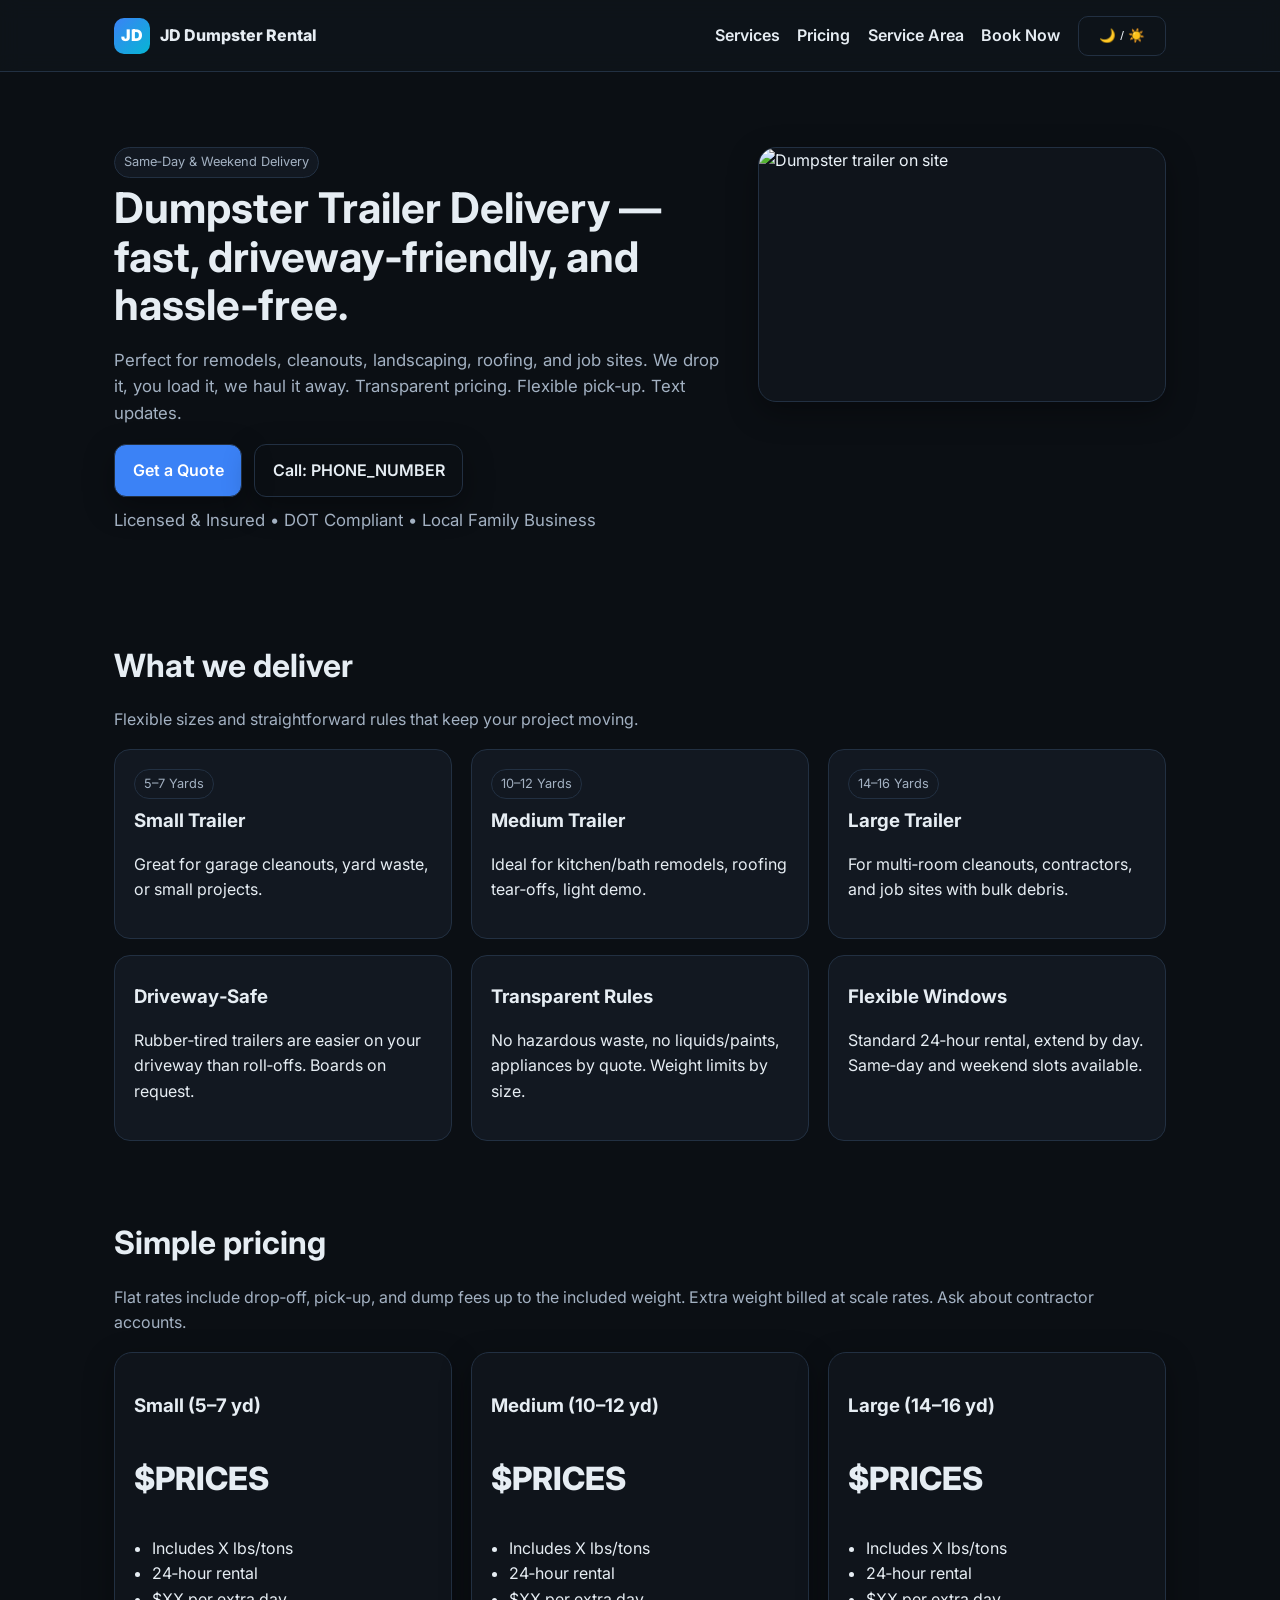
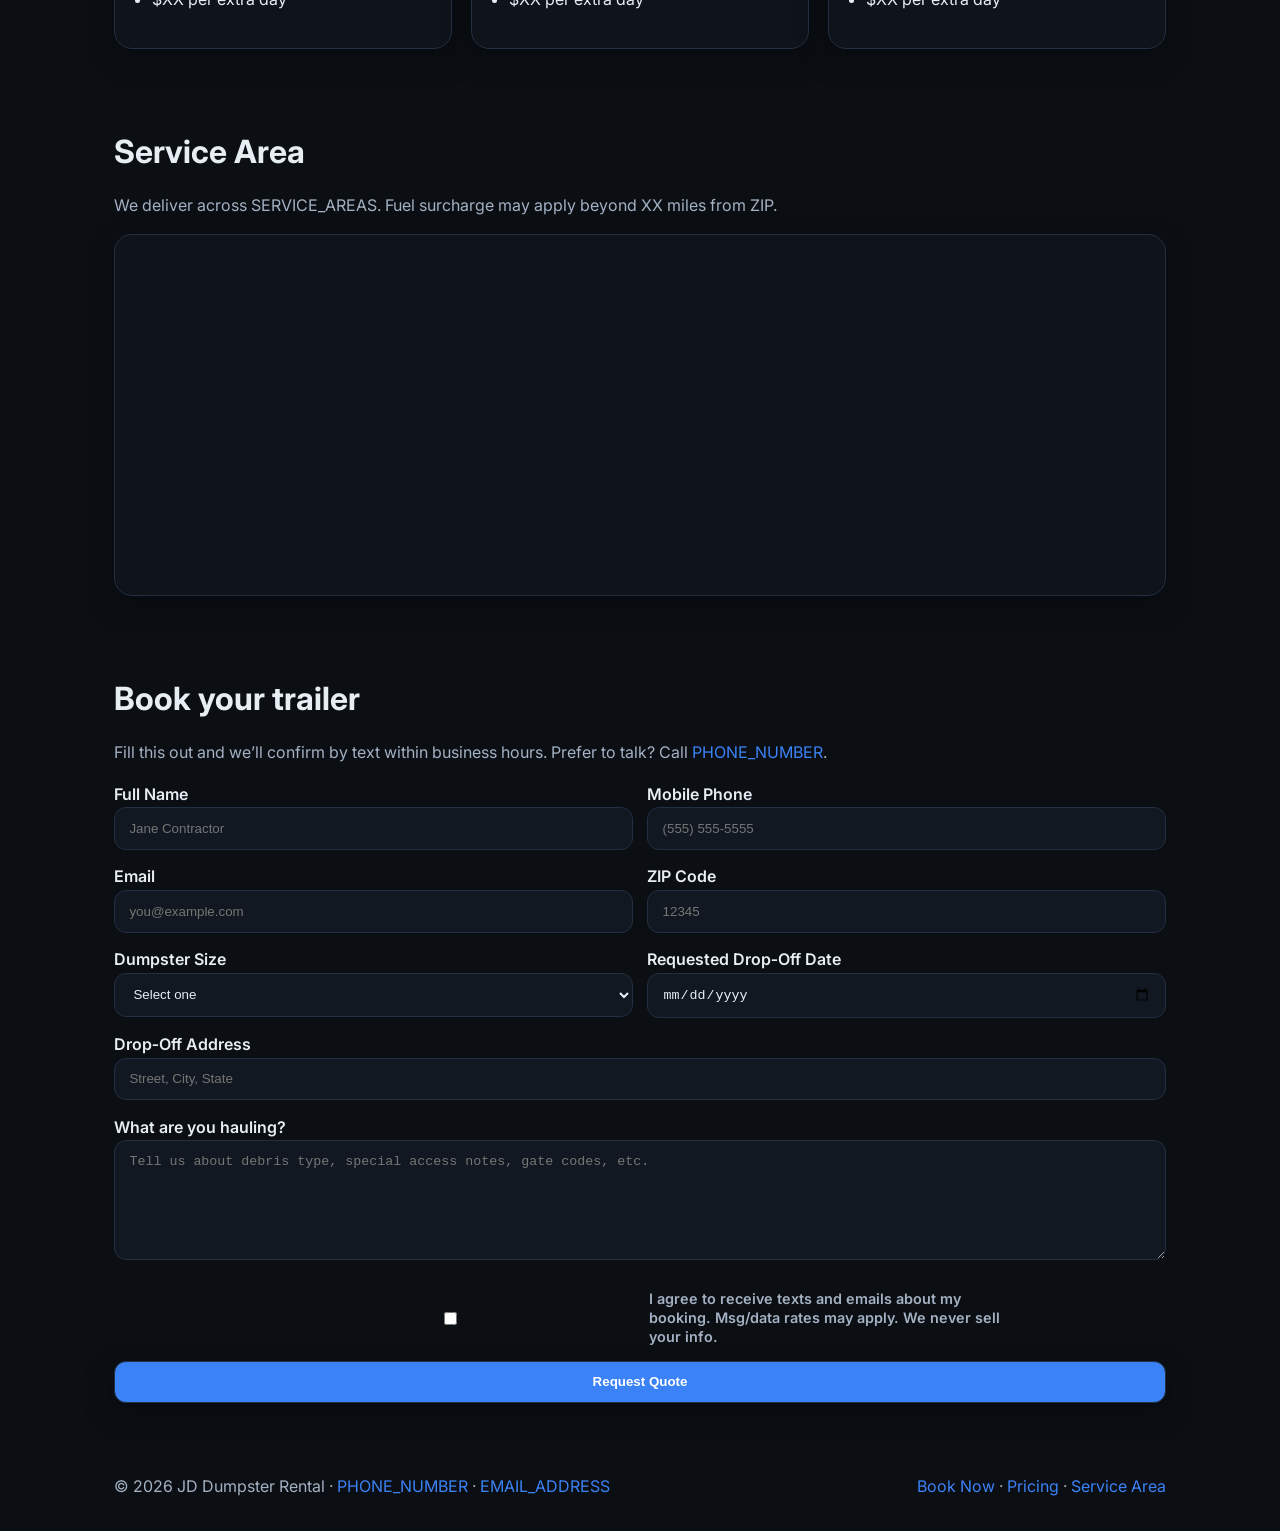
==== jd_dumpster_rental_single_page_site_branded_fixed_light_nav.html @ 6c706ec4 "Add files via upload" ====
<!--
Branded single-file site for JD Dumpster Rental
Features: fixed padded nav, dark/light toggle, smooth section scrolling (with offset),
Back-to-Top button, logo click scroll-to-top, quote form wired for email + optional SMS webhook.

Light-mode nav FIXED: navbar background now switches to light in light mode so text remains readable.

Replace placeholders before deploying: PHONE_NUMBER, EMAIL_ADDRESS,
SERVICE_AREAS, PRICES, ACTION_URL (Formspree or Formsubmit), SMS_WEBHOOK (Zapier/Make/Twilio).
-->
<!DOCTYPE html>
<html lang="en" class="no-js">
<head>
  <meta charset="utf-8" />
  <meta name="viewport" content="width=device-width, initial-scale=1" />
  <title>JD Dumpster Rental — Dumpster Trailer Delivery</title>
  <meta name="description" content="JD Dumpster Service: Our mission is to deliver fast, efficient, and flexible dumpster services to serve our local community with trustworthy dumpster solutions that meet the needs of both residential and commercial clients. We take pride in providing dependable service, fair pricing, and waste management for homes, businesses, and job sites alike." />
  <link rel="preconnect" href="https://fonts.googleapis.com">
  <link rel="preconnect" href="https://fonts.gstatic.com" crossorigin>
  <link href="https://fonts.googleapis.com/css2?family=Inter:wght@400;500;700&display=swap" rel="stylesheet">
  <style>
    :root{
      --bg: #0b0f14;          /* dark base */
      --bg-elev: #121821;
      --text: #e6edf3;
      --muted: #a3b1c2;
      --brand: #3b82f6;
      --ok: #22c55e;
      --warn:#f59e0b;
      --err:#ef4444;
      --card:#0f141b;
      --border:#223042;
      --shadow: 0 10px 30px rgba(0,0,0,0.35);
      --nav-h: 96px;          /* fixed header height incl. spacing */
      --nav-bg: rgba(15,20,27,.85); /* DARK nav */
      --nav-text: #e6edf3;         /* DARK nav text */
    }
    .light{                  /* light theme */
      --bg: #f7fafc;
      --bg-elev:#ffffff;
      --text:#0f1720;
      --muted:#4b5563;
      --brand:#2563eb;
      --ok:#16a34a;
      --warn:#d97706;
      --err:#dc2626;
      --card:#ffffff;
      --border:#e5e7eb;
      --shadow: 0 10px 30px rgba(0,0,0,0.07);
      --nav-bg: rgba(255,255,255,.88); /* LIGHT nav */
      --nav-text:#0f1720;            /* LIGHT nav text */
    }
    *{box-sizing:border-box}
    html,body{height:100%}
    html{scroll-behavior:smooth}
    body{
      margin:0; font-family:Inter,system-ui,Segoe UI,Roboto,Helvetica,Arial,sans-serif;
      background:var(--bg); color:var(--text);
      line-height:1.6; -webkit-font-smoothing:antialiased; -moz-osx-font-smoothing:grayscale;
    }
    a{color:var(--brand); text-decoration:none}
    a:hover{text-decoration:underline}
    .container{max-width:1100px; margin:0 auto; padding:0 1.5rem}
    .btn{display:inline-flex; align-items:center; justify-content:center; gap:.5rem; padding:.8rem 1.1rem; border-radius:12px; border:1px solid var(--border); background:var(--brand); color:#fff; font-weight:600; box-shadow:var(--shadow); cursor:pointer}
    .btn.secondary{background:transparent; color:var(--text)}
    .btn.ghost{background:transparent; border-color:var(--border)}
    .badge{display:inline-block; padding:.25rem .55rem; border:1px solid var(--border); background:var(--bg-elev); border-radius:999px; font-size:.8rem; color:var(--muted)}
    .card{background:var(--card); border:1px solid var(--border); border-radius:18px; box-shadow:var(--shadow)}
    .grid{display:grid; gap:1.2rem}
    .grid.cols-3{grid-template-columns:repeat(3,minmax(0,1fr))}
    .grid.cols-2{grid-template-columns:repeat(2,minmax(0,1fr))}
    @media (max-width:900px){.grid.cols-3,.grid.cols-2{grid-template-columns:1fr}}

    /* Fixed Nav (padded) */
    .nav{position:fixed; top:0; left:0; right:0; height:72px; display:flex; align-items:center; z-index:50; background:var(--nav-bg); backdrop-filter:blur(10px); border-bottom:1px solid var(--border)}
    .nav .inner{display:flex; align-items:center; justify-content:space-between; width:100%; max-width:1100px; padding:0 1.5rem; margin:0 auto}
    .brand{display:flex; align-items:center; gap:.65rem; font-weight:800; color:var(--nav-text)}
    .brand .logo{width:36px; height:36px; border-radius:10px; display:grid; place-items:center; background:linear-gradient(135deg,var(--brand),#06b6d4); color:#fff; font-weight:900; cursor:pointer}
    .nav-links{display:flex; gap:1.1rem; align-items:center}
    .nav a{color:var(--nav-text); font-weight:600}
    #themeToggle{display:inline-flex; align-items:center; justify-content:center; height:40px; min-width:88px; padding:0 .9rem; border:1px solid var(--border); border-radius:10px; background:transparent; color:var(--nav-text); cursor:pointer}
    #themeToggle:hover{background:var(--bg-elev)}

    main{padding-top:var(--nav-h)}

    /* Hero */
    .hero{padding:3.2rem 0}
    .hero .wrap{display:grid; grid-template-columns:1.2fr .8fr; gap:2rem}
    @media (max-width:960px){.hero .wrap{grid-template-columns:1fr}}
    .hero h1{font-size:clamp(2rem,3.3vw,3rem); line-height:1.15; margin:.4rem 0 1rem}
    .hero p{color:var(--muted); font-size:1.05rem}
    .hero .cta{margin-top:1rem; display:flex; gap:.75rem; flex-wrap:wrap}
    .hero .panel{aspect-ratio:16/10; border-radius:18px; overflow:hidden; position:relative}
    .hero img{width:100%; height:100%; object-fit:cover; display:block; filter:contrast(1.05) saturate(1.05)}

    /* Sections */
    section{padding:2.4rem 0; scroll-margin-top:calc(var(--nav-h) - 8px)} /* ensure anchor jumps stop below nav */
    h2{font-size:clamp(1.4rem,2.5vw,2rem); margin:0 0 .8rem}
    .muted{color:var(--muted)}

    /* Features */
    .feature{padding:1.2rem; border-radius:16px; border:1px solid var(--border); background:var(--bg-elev)}
    .feature h3{margin:.4rem 0 .25rem}

    /* Pricing */
    .price-card{padding:1.2rem}
    .price{font-size:2rem; font-weight:800}
    .ul{padding-left:1.1rem}

    /* Form */
    form{display:grid; gap:.9rem}
    label{font-weight:600}
    input, select, textarea{
      width:100%; padding:.8rem .9rem; border-radius:12px; border:1px solid var(--border); background:var(--bg-elev); color:var(--text)
    }
    textarea{min-height:120px; resize:vertical}
    .inline{display:grid; grid-template-columns:1fr 1fr; gap:.9rem}
    @media (max-width:700px){.inline{grid-template-columns:1fr}}
    .legal{font-size:.9rem; color:var(--muted)}
    .hidden{display:none !important}
    .success{border:1px solid rgba(34,197,94,.4); background:rgba(34,197,94,.08); color:var(--ok); padding:.8rem 1rem; border-radius:12px}
    .error{border:1px solid rgba(239,68,68,.4); background:rgba(239,68,68,.08); color:var(--err); padding:.8rem 1rem; border-radius:12px}

    /* Consent centered tightly */
    .consent-row{display:flex; justify-content:center}
    .consent-label{display:inline-flex; align-items:center; gap:.5rem; margin:.5rem auto 0; line-height:1.3; width:fit-content; max-width:100%}
    .consent-label input[type="checkbox"]{margin:0}

    /* Back-to-top FAB */
    #toTop{ position:fixed; right:20px; bottom:24px; height:48px; width:48px; border-radius:12px; border:1px solid var(--border); background:var(--bg-elev); color:var(--text); display:flex; align-items:center; justify-content:center; cursor:pointer; box-shadow:var(--shadow); opacity:0; pointer-events:none; transform:translateY(12px); transition:opacity .2s ease, transform .2s ease }
    #toTop.show{opacity:1; pointer-events:auto; transform:translateY(0)}

    /* Footer */
    footer{padding:2rem 0; color:var(--muted)}
  </style>
</head>
<body>
  <header class="nav" id="top">
    <div class="container inner">
      <div class="brand">
        <div class="logo" title="Scroll to top">JD</div>
        <span>JD Dumpster Rental</span>
      </div>
      <nav class="nav-links">
        <a class="scroll-link" href="#services">Services</a>
        <a class="scroll-link" href="#pricing">Pricing</a>
        <a class="scroll-link" href="#service-area">Service Area</a>
        <a class="scroll-link" href="#contact">Book Now</a>
        <button id="themeToggle" aria-label="Toggle dark or light">🌙 / ☀️</button>
      </nav>
    </div>
  </header>

  <main>
    <!-- HERO -->
    <section class="hero">
      <div class="container wrap">
        <div>
          <span class="badge">Same‑Day & Weekend Delivery</span>
          <h1>Dumpster Trailer Delivery — fast, driveway‑friendly, and hassle‑free.</h1>
          <p>Perfect for remodels, cleanouts, landscaping, roofing, and job sites. We drop it, you load it, we haul it away.
          Transparent pricing. Flexible pick‑up. Text updates.</p>
          <div class="cta">
            <a class="btn scroll-link" href="#contact">Get a Quote</a>
            <a class="btn secondary" href="tel:PHONE_NUMBER">Call: PHONE_NUMBER</a>
          </div>
          <p class="muted" style="margin-top:.6rem">Licensed & Insured • DOT Compliant • Local Family Business</p>
        </div>
        <div class="panel card">
          <img src="photos/dBox.png" alt="Dumpster trailer on site" />
        </div>
      </div>
    </section>

    <!-- SERVICES -->
    <section id="services">
      <div class="container">
        <h2>What we deliver</h2>
        <p class="muted">Flexible sizes and straightforward rules that keep your project moving.</p>
        <div class="grid cols-3" style="margin-top:1rem">
          <div class="feature">
            <span class="badge">5–7 Yards</span>
            <h3>Small Trailer</h3>
            <p>Great for garage cleanouts, yard waste, or small projects.</p>
          </div>
          <div class="feature">
            <span class="badge">10–12 Yards</span>
            <h3>Medium Trailer</h3>
            <p>Ideal for kitchen/bath remodels, roofing tear‑offs, light demo.</p>
          </div>
          <div class="feature">
            <span class="badge">14–16 Yards</span>
            <h3>Large Trailer</h3>
            <p>For multi‑room cleanouts, contractors, and job sites with bulk debris.</p>
          </div>
        </div>
        <div class="grid cols-3" style="margin-top:1rem">
          <div class="feature">
            <h3>Driveway‑Safe</h3>
            <p>Rubber‑tired trailers are easier on your driveway than roll‑offs. Boards on request.</p>
          </div>
          <div class="feature">
            <h3>Transparent Rules</h3>
            <p>No hazardous waste, no liquids/paints, appliances by quote. Weight limits by size.</p>
          </div>
          <div class="feature">
            <h3>Flexible Windows</h3>
            <p>Standard 24‑hour rental, extend by day. Same‑day and weekend slots available.</p>
          </div>
        </div>
      </div>
    </section>

    <!-- PRICING -->
    <section id="pricing">
      <div class="container">
        <h2>Simple pricing</h2>
        <p class="muted">Flat rates include drop‑off, pick‑up, and dump fees up to the included weight.
        Extra weight billed at scale rates. Ask about contractor accounts.</p>
        <div class="grid cols-3" style="margin-top:1rem">
          <div class="card price-card">
            <h3>Small (5–7 yd)</h3>
            <p class="price">$PRICES</p>
            <ul class="ul">
              <li>Includes X lbs/tons</li>
              <li>24‑hour rental</li>
              <li>$XX per extra day</li>
            </ul>
          </div>
          <div class="card price-card">
            <h3>Medium (10–12 yd)</h3>
            <p class="price">$PRICES</p>
            <ul class="ul">
              <li>Includes X lbs/tons</li>
              <li>24‑hour rental</li>
              <li>$XX per extra day</li>
            </ul>
          </div>
          <div class="card price-card">
            <h3>Large (14–16 yd)</h3>
            <p class="price">$PRICES</p>
            <ul class="ul">
              <li>Includes X lbs/tons</li>
              <li>24‑hour rental</li>
              <li>$XX per extra day</li>
            </ul>
          </div>
        </div>
      </div>
    </section>

    <!-- SERVICE AREA -->
    <section id="service-area">
      <div class="container">
        <h2>Service Area</h2>
        <p class="muted">We deliver across SERVICE_AREAS. Fuel surcharge may apply beyond XX miles from ZIP.</p>
        <div class="card" style="overflow:hidden">
          <iframe title="Service Area Map" src="https://www.google.com/maps/embed?pb=!1m18!1m12!1m3!1d26888.122!2d-117.293!3d34.500!2m3!1f0!2f0!3f0!3m2!1i1024!2i768!4f13.1!3m3!1m2!1s0x0%3A0x0!2z!5e0!3m2!1sen!2sus!4v0000000000000" width="100%" height="360" style="border:0; display:block" allowfullscreen loading="lazy" referrerpolicy="no-referrer-when-downgrade"></iframe>
        </div>
      </div>
    </section>

    <!-- CONTACT / FORM -->
    <section id="contact">
      <div class="container">
        <h2>Book your trailer</h2>
        <p class="muted">Fill this out and we’ll confirm by text within business hours. Prefer to talk? Call <a href="tel:PHONE_NUMBER">PHONE_NUMBER</a>.</p>

        <div id="msg" class="hidden"></div>

        <form id="quoteForm" action="ACTION_URL" method="POST" novalidate>
          <!-- Redirect after success (optional) -->
          <input type="hidden" name="_next" value="https://example.com/thanks.html" />
          <!-- Simple spam trap (keep hidden) -->
          <input type="text" name="_gotcha" class="hidden" tabindex="-1" autocomplete="off" />

          <div class="inline">
            <div>
              <label for="name">Full Name</label>
              <input id="name" name="name" placeholder="Jane Contractor" required />
            </div>
            <div>
              <label for="phone">Mobile Phone</label>
              <input id="phone" name="phone" placeholder="(555) 555‑5555" inputmode="tel" required />
            </div>
          </div>

          <div class="inline">
            <div>
              <label for="email">Email</label>
              <input id="email" name="email" type="email" placeholder="you@example.com" required />
            </div>
            <div>
              <label for="zip">ZIP Code</label>
              <input id="zip" name="zip" inputmode="numeric" pattern="\d{5}" placeholder="12345" required />
            </div>
          </div>

          <div class="inline">
            <div>
              <label for="size">Dumpster Size</label>
              <select id="size" name="size" required>
                <option value="" disabled selected>Select one</option>
                <option>Small (5–7 yd)</option>
                <option>Medium (10–12 yd)</option>
                <option>Large (14–16 yd)</option>
                <option>Not sure</option>
              </select>
            </div>
            <div>
              <label for="date">Requested Drop‑Off Date</label>
              <input id="date" name="date" type="date" required />
            </div>
          </div>

          <div>
            <label for="address">Drop‑Off Address</label>
            <input id="address" name="address" placeholder="Street, City, State" required />
          </div>

          <div>
            <label for="notes">What are you hauling?</label>
            <textarea id="notes" name="notes" placeholder="Tell us about debris type, special access notes, gate codes, etc."></textarea>
          </div>

          <div class="consent-row">
            <label class="consent-label">
              <input type="checkbox" id="agree" required />
              <span class="legal">I agree to receive texts and emails about my booking. Msg/data rates may apply. We never sell your info.</span>
            </label>
          </div>

          <button class="btn" type="submit">Request Quote</button>
        </form>
      </div>
    </section>

    <!-- FOOTER -->
    <footer>
      <div class="container" style="display:flex; justify-content:space-between; gap:1rem; flex-wrap:wrap">
        <div>
          © <span id="year"></span> JD Dumpster Rental · <a href="tel:PHONE_NUMBER">PHONE_NUMBER</a> · <a href="mailto:EMAIL_ADDRESS">EMAIL_ADDRESS</a>
        </div>
        <div>
          <a class="scroll-link" href="#contact">Book Now</a> · <a class="scroll-link" href="#pricing">Pricing</a> · <a class="scroll-link" href="#service-area">Service Area</a>
        </div>
      </div>
    </footer>
  </main>

  <!-- Back-to-top floating button -->
  <button id="toTop" aria-label="Back to top" title="Back to top">▲</button>

  <script>
    // ----- Theme toggle -----
    (function(){
      const html = document.documentElement;
      const btn = document.getElementById('themeToggle');
      const saved = localStorage.getItem('theme');
      if(saved === 'light'){html.classList.add('light')}
      btn.addEventListener('click',()=>{
        html.classList.toggle('light');
        localStorage.setItem('theme', html.classList.contains('light') ? 'light' : 'dark');
      });
    })();

    // ----- Footer year -----
    document.getElementById('year').textContent = new Date().getFullYear();

    // ----- Smooth scroll with fixed-header offset (nav + CTAs) -----
    (function(){
      const header = document.querySelector('.nav');
      const navHeight = parseInt(getComputedStyle(document.documentElement).getPropertyValue('--nav-h')) || header.offsetHeight + 24;
      function scrollWithOffset(target){
        const el = document.querySelector(target);
        if(!el) return;
        const y = el.getBoundingClientRect().top + window.pageYOffset - (navHeight - 8);
        window.scrollTo({ top: y, behavior: 'smooth' });
      }
      document.querySelectorAll('a.scroll-link[href^="#"]').forEach(a=>{
        a.addEventListener('click', (e)=>{
          const href = a.getAttribute('href');
          if(href.length > 1){ e.preventDefault(); scrollWithOffset(href); }
        });
      });
      // Logo scroll-to-top
      const logo = document.querySelector('.brand .logo');
      if(logo){ logo.addEventListener('click', ()=> window.scrollTo({ top: 0, behavior: 'smooth' })); }
    })();

    // ----- Back-to-top button -----
    (function(){
      const btn = document.getElementById('toTop');
      const showAt = 300; // px
      function onScroll(){
        if(window.scrollY > showAt) btn.classList.add('show'); else btn.classList.remove('show');
      }
      window.addEventListener('scroll', onScroll, {passive:true});
      onScroll();
      btn.addEventListener('click', ()=> window.scrollTo({top:0, behavior:'smooth'}));
    })();

    // ----- Form handling: client-side validation + optional SMS webhook -----
    (function(){
      const form = document.getElementById('quoteForm');
      const msg = document.getElementById('msg');
      const SMS_WEBHOOK = '';
      const EMAILJS = { userId:'', serviceId:'', templateId:'' };
      function show(type, text){
        msg.className = type === 'error' ? 'error' : 'success';
        msg.textContent = text;
        msg.classList.remove('hidden');
        setTimeout(()=>msg.classList.add('hidden'), 7000);
      }
      form.addEventListener('submit', async (e)=>{
        e.preventDefault();
        const fd = new FormData(form);
        if(!form.checkValidity()){ show('error','Please complete all required fields.'); return; }
        const zip = (fd.get('zip')||'').toString();
        if(!/^\d{5}$/.test(zip)){ show('error','Please enter a valid 5‑digit ZIP.'); return; }
        const payload = Object.fromEntries(fd.entries());
        // 1) Primary email submission to ACTION_URL (Formspree/Formsubmit)
        try{
          const res = await fetch(form.action, { method:'POST', body: fd, headers:{'Accept':'application/json'} });
          if(!res.ok) throw new Error('Email service failed');
        }catch(err){ console.error(err); show('error','Could not submit via email service. Please call or text us.'); return; }
        // 2) Optional SMS webhook
        if(SMS_WEBHOOK){
          try{ await fetch(SMS_WEBHOOK, { method:'POST', headers:{'Content-Type':'application/json'}, body: JSON.stringify(payload) }); }catch(err){ console.warn('SMS webhook failed', err); }
        }
        // 3) Optional EmailJS
        if(EMAILJS.userId && EMAILJS.serviceId && EMAILJS.templateId){
          try{ await new Promise(r=>{ const s=document.createElement('script'); s.src='https://cdn.jsdelivr.net/npm/emailjs-com@3/dist/email.min.js'; s.onload=r; document.head.appendChild(s); });
            // eslint-disable-next-line no-undef
            emailjs.init(EMAILJS.userId);
            // eslint-disable-next-line no-undef
            await emailjs.send(EMAILJS.serviceId, EMAILJS.templateId, payload);
          }catch(err){ console.warn('EmailJS failed', err); }
        }
        form.reset();
        show('success','Thanks! Your request was received — we\'ll text you shortly.');
      });
    })();
  </script>
</body>
</html>
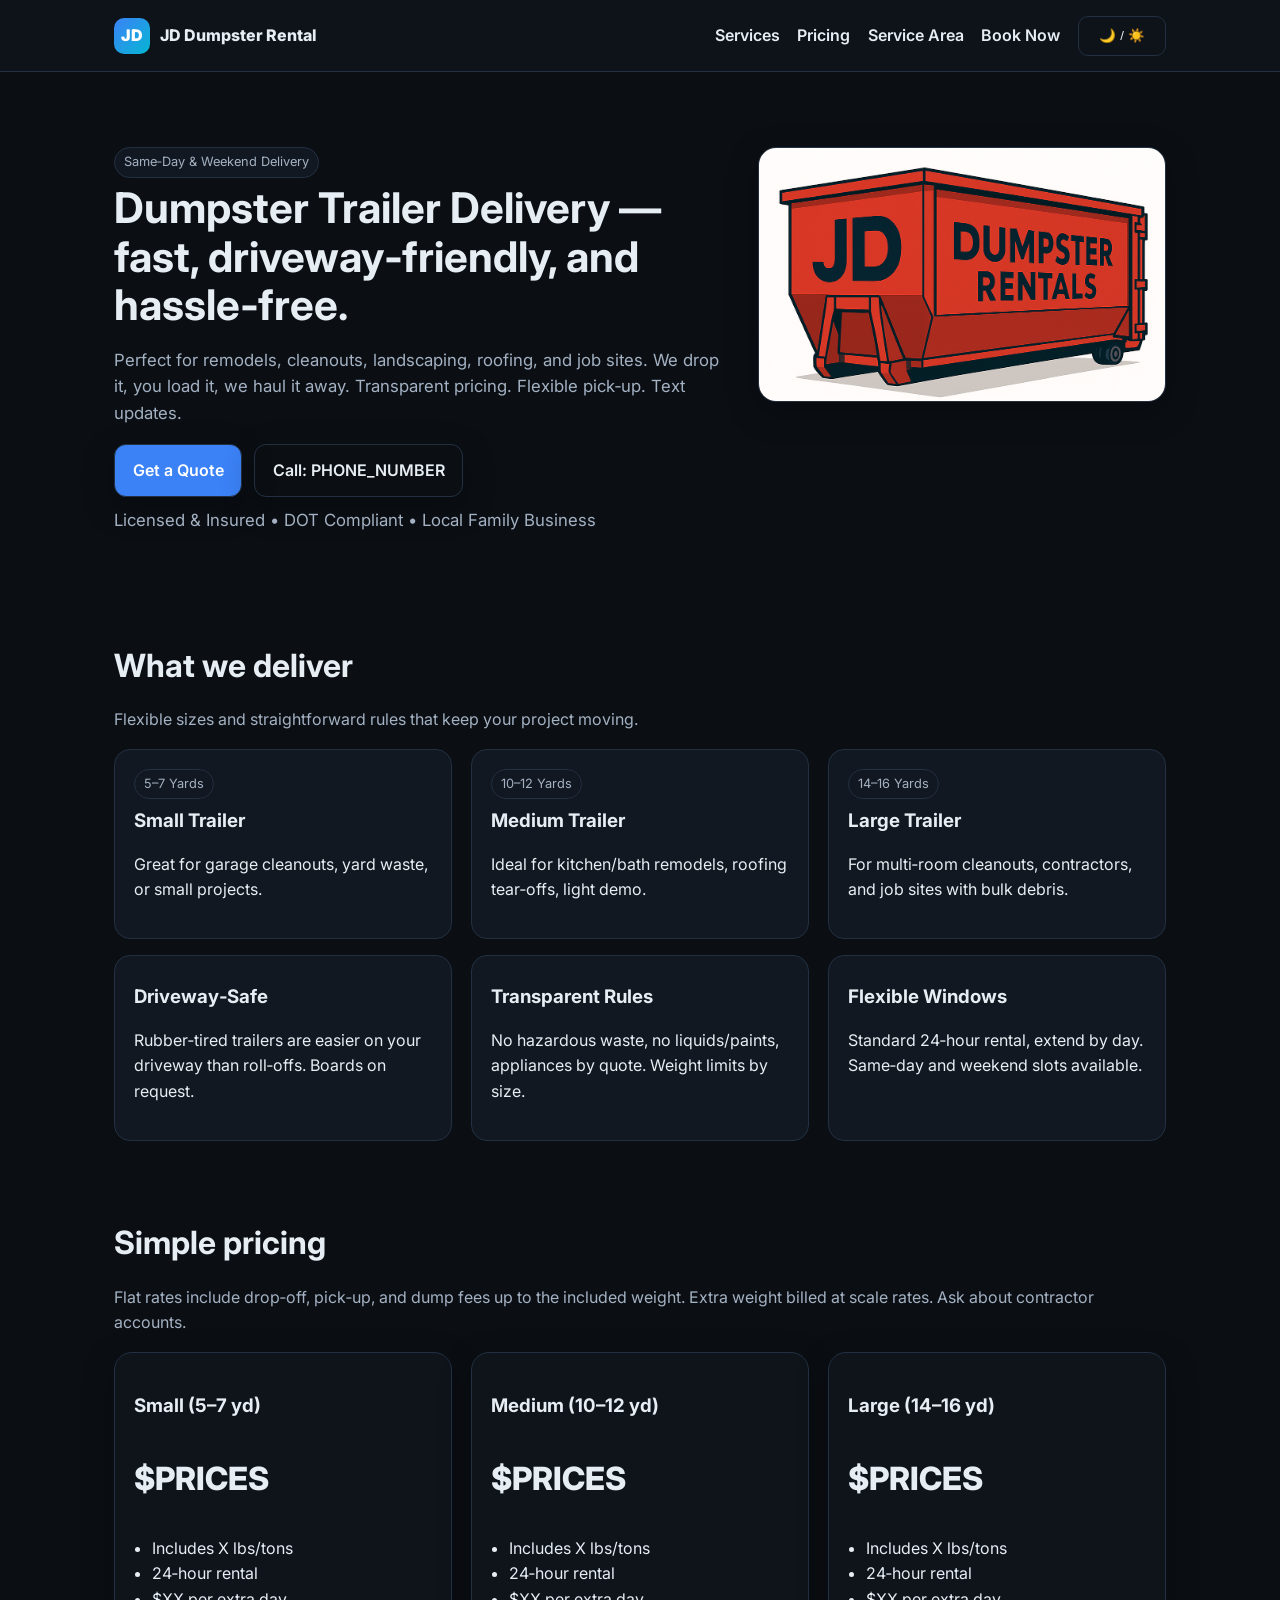
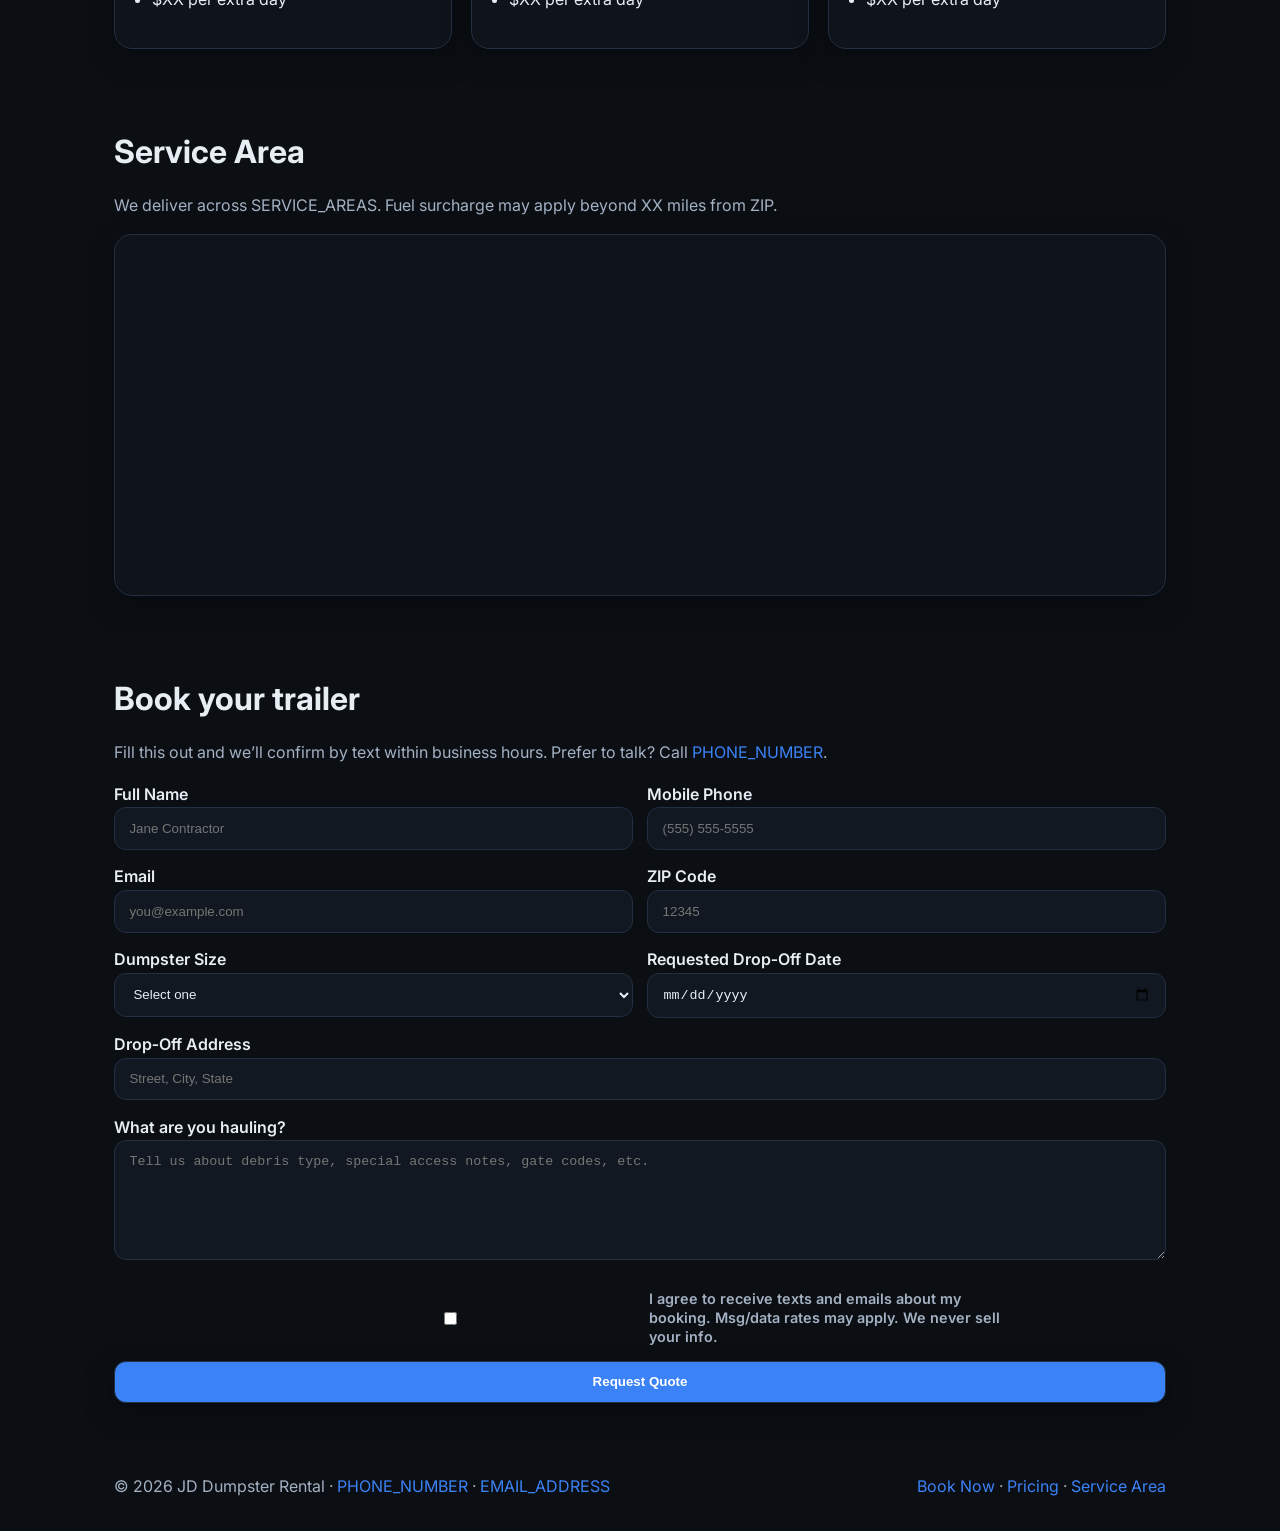
==== commit 02e21a14: "Update image source path for dumpster trailer" ====
--- a/jd_dumpster_rental_single_page_site_branded_fixed_light_nav.html
+++ b/jd_dumpster_rental_single_page_site_branded_fixed_light_nav.html
@@ -167,7 +167,7 @@
           <p class="muted" style="margin-top:.6rem">Licensed & Insured • DOT Compliant • Local Family Business</p>
         </div>
         <div class="panel card">
-          <img src="photos/dBox.png" alt="Dumpster trailer on site" />
+          <img src="dBox.png" alt="Dumpster trailer on site" />
         </div>
       </div>
     </section>
